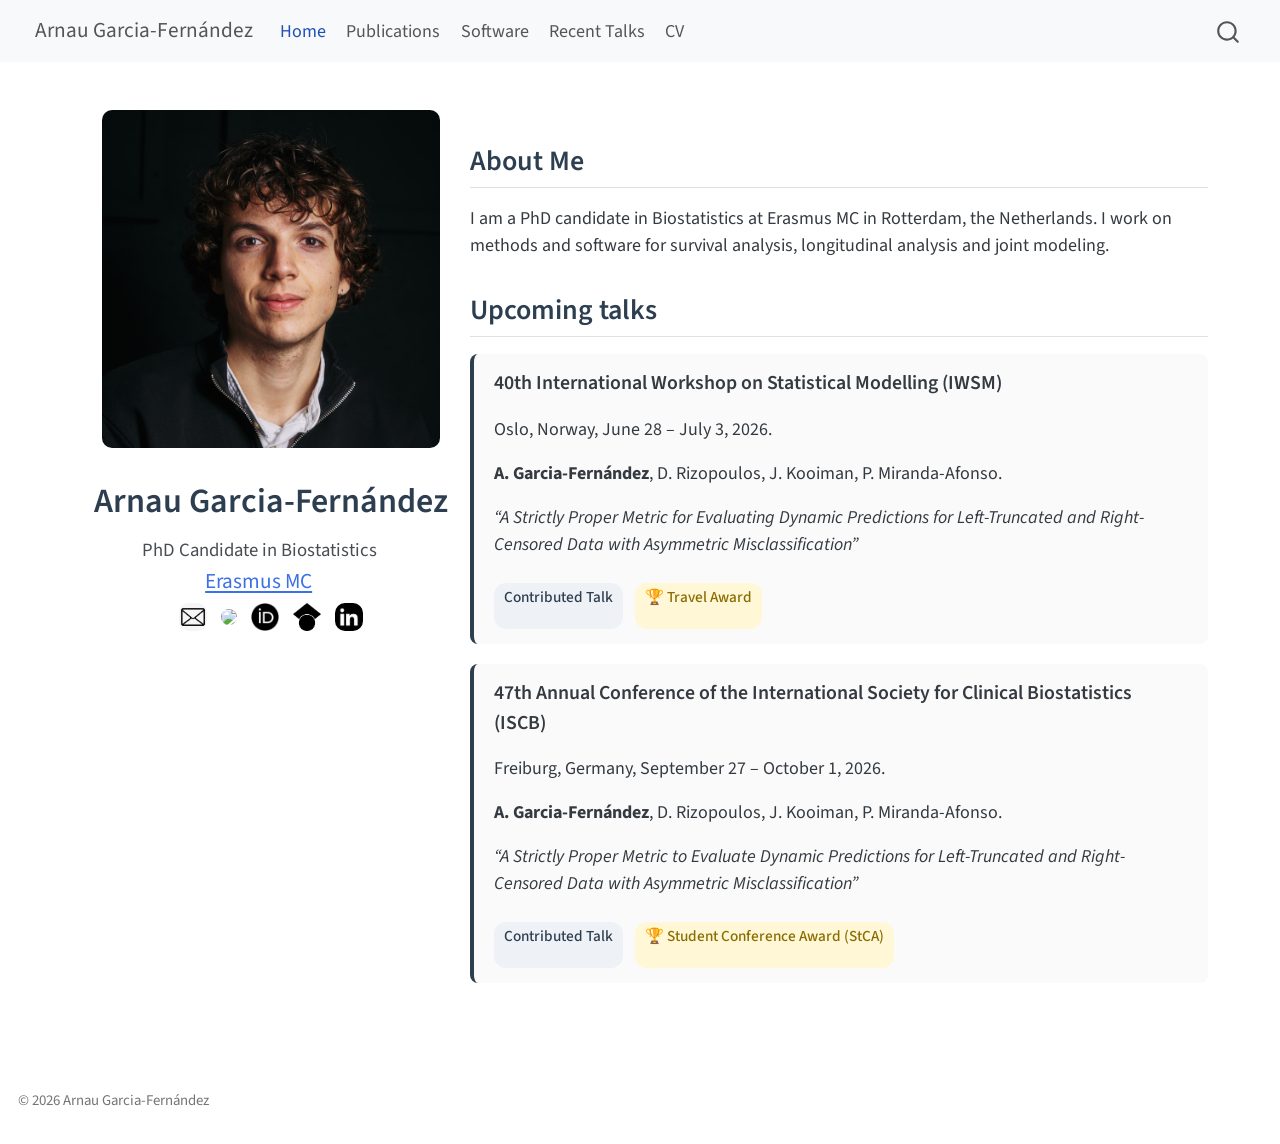
==== docs/index.html @ eb6d566c "updates" ====
<!DOCTYPE html>
<html xmlns="http://www.w3.org/1999/xhtml" lang="en" xml:lang="en"><head>

<meta charset="utf-8">
<meta name="generator" content="quarto-1.8.25">

<meta name="viewport" content="width=device-width, initial-scale=1.0, user-scalable=yes">


<title>Arnau Garcia-Fernández</title>
<style>
code{white-space: pre-wrap;}
span.smallcaps{font-variant: small-caps;}
div.columns{display: flex; gap: min(4vw, 1.5em);}
div.column{flex: auto; overflow-x: auto;}
div.hanging-indent{margin-left: 1.5em; text-indent: -1.5em;}
ul.task-list{list-style: none;}
ul.task-list li input[type="checkbox"] {
  width: 0.8em;
  margin: 0 0.8em 0.2em -1em; /* quarto-specific, see https://github.com/quarto-dev/quarto-cli/issues/4556 */ 
  vertical-align: middle;
}
</style>


<script src="site_libs/quarto-nav/quarto-nav.js"></script>
<script src="site_libs/quarto-nav/headroom.min.js"></script>
<script src="site_libs/clipboard/clipboard.min.js"></script>
<script src="site_libs/quarto-search/autocomplete.umd.js"></script>
<script src="site_libs/quarto-search/fuse.min.js"></script>
<script src="site_libs/quarto-search/quarto-search.js"></script>
<meta name="quarto:offset" content="./">
<script src="site_libs/quarto-html/quarto.js" type="module"></script>
<script src="site_libs/quarto-html/tabsets/tabsets.js" type="module"></script>
<script src="site_libs/quarto-html/axe/axe-check.js" type="module"></script>
<script src="site_libs/quarto-html/popper.min.js"></script>
<script src="site_libs/quarto-html/tippy.umd.min.js"></script>
<script src="site_libs/quarto-html/anchor.min.js"></script>
<link href="site_libs/quarto-html/tippy.css" rel="stylesheet">
<link href="site_libs/quarto-html/quarto-syntax-highlighting-7b89279ff1a6dce999919e0e67d4d9ec.css" rel="stylesheet" id="quarto-text-highlighting-styles">
<script src="site_libs/bootstrap/bootstrap.min.js"></script>
<link href="site_libs/bootstrap/bootstrap-icons.css" rel="stylesheet">
<link href="site_libs/bootstrap/bootstrap-5b4ad623e5705c0698d39aec6f10cf02.min.css" rel="stylesheet" append-hash="true" id="quarto-bootstrap" data-mode="light">
<script id="quarto-search-options" type="application/json">{
  "location": "navbar",
  "copy-button": false,
  "collapse-after": 3,
  "panel-placement": "end",
  "type": "overlay",
  "limit": 50,
  "keyboard-shortcut": [
    "f",
    "/",
    "s"
  ],
  "show-item-context": false,
  "language": {
    "search-no-results-text": "No results",
    "search-matching-documents-text": "matching documents",
    "search-copy-link-title": "Copy link to search",
    "search-hide-matches-text": "Hide additional matches",
    "search-more-match-text": "more match in this document",
    "search-more-matches-text": "more matches in this document",
    "search-clear-button-title": "Clear",
    "search-text-placeholder": "",
    "search-detached-cancel-button-title": "Cancel",
    "search-submit-button-title": "Submit",
    "search-label": "Search"
  }
}</script>


<link rel="stylesheet" href="styles.css">
</head>

<body class="nav-fixed quarto-light">

<div id="quarto-search-results"></div>
  <header id="quarto-header" class="headroom fixed-top">
    <nav class="navbar navbar-expand-lg " data-bs-theme="dark">
      <div class="navbar-container container-fluid">
      <div class="navbar-brand-container mx-auto">
    <a href="./index.html" class="navbar-brand navbar-brand-logo">
    </a>
    <a class="navbar-brand" href="./index.html">
    <span class="navbar-title">Arnau Garcia-Fernández</span>
    </a>
  </div>
            <div id="quarto-search" class="" title="Search"></div>
          <button class="navbar-toggler" type="button" data-bs-toggle="collapse" data-bs-target="#navbarCollapse" aria-controls="navbarCollapse" role="menu" aria-expanded="false" aria-label="Toggle navigation" onclick="if (window.quartoToggleHeadroom) { window.quartoToggleHeadroom(); }">
  <span class="navbar-toggler-icon"></span>
</button>
          <div class="collapse navbar-collapse" id="navbarCollapse">
            <ul class="navbar-nav navbar-nav-scroll me-auto">
  <li class="nav-item">
    <a class="nav-link active" href="./index.html" aria-current="page"> 
<span class="menu-text">Home</span></a>
  </li>  
  <li class="nav-item">
    <a class="nav-link" href="./publications.html"> 
<span class="menu-text">Publications</span></a>
  </li>  
  <li class="nav-item">
    <a class="nav-link" href="./software.html"> 
<span class="menu-text">Software</span></a>
  </li>  
  <li class="nav-item">
    <a class="nav-link" href="./talks.html"> 
<span class="menu-text">Recent Talks</span></a>
  </li>  
  <li class="nav-item">
    <a class="nav-link" href="./cv.html"> 
<span class="menu-text">CV</span></a>
  </li>  
</ul>
          </div> <!-- /navcollapse -->
            <div class="quarto-navbar-tools">
</div>
      </div> <!-- /container-fluid -->
    </nav>
</header>
<!-- content -->
<div id="quarto-content" class="quarto-container page-columns page-rows-contents page-layout-full page-navbar">
<!-- sidebar -->
<!-- margin-sidebar -->
    
<!-- main -->
<main class="content column-page" id="quarto-document-content"><header id="title-block-header" class="quarto-title-block"></header>




<div class="columns">
<div class="column" style="width:35%;">
<div class="profile-card">
<p><img src="images/profile.jpg" class="img-fluid" style="width:85.0%"></p>
<section id="arnau-garcia-fernández" class="level1">
<h1>Arnau Garcia-Fernández</h1>
<section id="phd-candidate-in-biostatistics" class="level5">
<h5 class="anchored" data-anchor-id="phd-candidate-in-biostatistics">PhD Candidate in Biostatistics</h5>
</section>
<section id="erasmus-mc" class="level4">
<h4 class="anchored" data-anchor-id="erasmus-mc"><a href="https://www.erasmusmc.nl/en/research/departments/biostatistics">Erasmus MC</a></h4>
<div class="contact-icons">
<p><a href="mailto:a.garciafernandez@erasmusmc.nl"> <img src="images/icons/mail.png" width="28px"> </a></p>
<p><a href="https://github.com/ArnauGF" target="_blank"> <img src="images/icons/github.png" width="28px"> </a></p>
<p><a href="https://orcid.org/0009-0009-7370-6980" target="_blank"> <img src="images/icons/orcid.png" width="28px"> </a></p>
<p><a href="https://scholar.google.com/citations?user=AjEvmFUAAAAJ&amp;hl=es&amp;oi=ao" target="_blank"> <img src="images/icons/scholar.png" width="28px"> </a></p>
<p><a href="https://www.linkedin.com/in/garciaarnaumaths/" target="_blank"> <img src="images/icons/linkedin.png" width="28px"> </a></p>
</div>
</section>
</section>
</div>
</div><div class="column" style="width:65%;">
<section id="about-me" class="level2">
<h2 class="anchored" data-anchor-id="about-me">About Me</h2>
<p>I am a PhD candidate in Biostatistics at Erasmus MC in Rotterdam, the Netherlands. I work on methods and software for survival analysis, longitudinal analysis and joint modeling.</p>
</section>
<section id="upcoming-talks" class="level2">
<h2 class="anchored" data-anchor-id="upcoming-talks">Upcoming talks</h2>
<div class="talk-card">
<div class="talk-conference">
<p>40th International Workshop on Statistical Modelling (IWSM)</p>
</div>
<p>Oslo, Norway, June 28 – July 3, 2026.</p>
<div class="talk-authors">
<p><strong>A. Garcia-Fernández</strong>, D. Rizopoulos, J. Kooiman, P. Miranda-Afonso.</p>
</div>
<div class="talk-title">
<p>“A Strictly Proper Metric for Evaluating Dynamic Predictions for Left-Truncated and Right- Censored Data with Asymmetric Misclassification”</p>
</div>
<div class="talk-badge talk-contributed">
<p>Contributed Talk</p>
</div>
<div class="talk-award">
<p>🏆 Travel Award</p>
</div>
</div>
<div class="talk-card">
<div class="talk-conference">
<p>47th Annual Conference of the International Society for Clinical Biostatistics (ISCB)</p>
</div>
<p>Freiburg, Germany, September 27 – October 1, 2026.</p>
<div class="talk-authors">
<p><strong>A. Garcia-Fernández</strong>, D. Rizopoulos, J. Kooiman, P. Miranda-Afonso.</p>
</div>
<div class="talk-title">
<p>“A Strictly Proper Metric to Evaluate Dynamic Predictions for Left-Truncated and Right-Censored Data with Asymmetric Misclassification”</p>
</div>
<div class="talk-badge talk-contributed">
<p>Contributed Talk</p>
</div>
<div class="talk-award">
<p>🏆 Student Conference Award (StCA)</p>
</div>
</div>
</section>
</div>
</div>



</main> <!-- /main -->
<script id="quarto-html-after-body" type="application/javascript">
  window.document.addEventListener("DOMContentLoaded", function (event) {
    const icon = "";
    const anchorJS = new window.AnchorJS();
    anchorJS.options = {
      placement: 'right',
      icon: icon
    };
    anchorJS.add('.anchored');
    const isCodeAnnotation = (el) => {
      for (const clz of el.classList) {
        if (clz.startsWith('code-annotation-')) {                     
          return true;
        }
      }
      return false;
    }
    const onCopySuccess = function(e) {
      // button target
      const button = e.trigger;
      // don't keep focus
      button.blur();
      // flash "checked"
      button.classList.add('code-copy-button-checked');
      var currentTitle = button.getAttribute("title");
      button.setAttribute("title", "Copied!");
      let tooltip;
      if (window.bootstrap) {
        button.setAttribute("data-bs-toggle", "tooltip");
        button.setAttribute("data-bs-placement", "left");
        button.setAttribute("data-bs-title", "Copied!");
        tooltip = new bootstrap.Tooltip(button, 
          { trigger: "manual", 
            customClass: "code-copy-button-tooltip",
            offset: [0, -8]});
        tooltip.show();    
      }
      setTimeout(function() {
        if (tooltip) {
          tooltip.hide();
          button.removeAttribute("data-bs-title");
          button.removeAttribute("data-bs-toggle");
          button.removeAttribute("data-bs-placement");
        }
        button.setAttribute("title", currentTitle);
        button.classList.remove('code-copy-button-checked');
      }, 1000);
      // clear code selection
      e.clearSelection();
    }
    const getTextToCopy = function(trigger) {
      const outerScaffold = trigger.parentElement.cloneNode(true);
      const codeEl = outerScaffold.querySelector('code');
      for (const childEl of codeEl.children) {
        if (isCodeAnnotation(childEl)) {
          childEl.remove();
        }
      }
      return codeEl.innerText;
    }
    const clipboard = new window.ClipboardJS('.code-copy-button:not([data-in-quarto-modal])', {
      text: getTextToCopy
    });
    clipboard.on('success', onCopySuccess);
    if (window.document.getElementById('quarto-embedded-source-code-modal')) {
      const clipboardModal = new window.ClipboardJS('.code-copy-button[data-in-quarto-modal]', {
        text: getTextToCopy,
        container: window.document.getElementById('quarto-embedded-source-code-modal')
      });
      clipboardModal.on('success', onCopySuccess);
    }
      var localhostRegex = new RegExp(/^(?:http|https):\/\/localhost\:?[0-9]*\//);
      var mailtoRegex = new RegExp(/^mailto:/);
        var filterRegex = new RegExp('/' + window.location.host + '/');
      var isInternal = (href) => {
          return filterRegex.test(href) || localhostRegex.test(href) || mailtoRegex.test(href);
      }
      // Inspect non-navigation links and adorn them if external
     var links = window.document.querySelectorAll('a[href]:not(.nav-link):not(.navbar-brand):not(.toc-action):not(.sidebar-link):not(.sidebar-item-toggle):not(.pagination-link):not(.no-external):not([aria-hidden]):not(.dropdown-item):not(.quarto-navigation-tool):not(.about-link)');
      for (var i=0; i<links.length; i++) {
        const link = links[i];
        if (!isInternal(link.href)) {
          // undo the damage that might have been done by quarto-nav.js in the case of
          // links that we want to consider external
          if (link.dataset.originalHref !== undefined) {
            link.href = link.dataset.originalHref;
          }
        }
      }
    function tippyHover(el, contentFn, onTriggerFn, onUntriggerFn) {
      const config = {
        allowHTML: true,
        maxWidth: 500,
        delay: 100,
        arrow: false,
        appendTo: function(el) {
            return el.parentElement;
        },
        interactive: true,
        interactiveBorder: 10,
        theme: 'quarto',
        placement: 'bottom-start',
      };
      if (contentFn) {
        config.content = contentFn;
      }
      if (onTriggerFn) {
        config.onTrigger = onTriggerFn;
      }
      if (onUntriggerFn) {
        config.onUntrigger = onUntriggerFn;
      }
      window.tippy(el, config); 
    }
    const noterefs = window.document.querySelectorAll('a[role="doc-noteref"]');
    for (var i=0; i<noterefs.length; i++) {
      const ref = noterefs[i];
      tippyHover(ref, function() {
        // use id or data attribute instead here
        let href = ref.getAttribute('data-footnote-href') || ref.getAttribute('href');
        try { href = new URL(href).hash; } catch {}
        const id = href.replace(/^#\/?/, "");
        const note = window.document.getElementById(id);
        if (note) {
          return note.innerHTML;
        } else {
          return "";
        }
      });
    }
    const xrefs = window.document.querySelectorAll('a.quarto-xref');
    const processXRef = (id, note) => {
      // Strip column container classes
      const stripColumnClz = (el) => {
        el.classList.remove("page-full", "page-columns");
        if (el.children) {
          for (const child of el.children) {
            stripColumnClz(child);
          }
        }
      }
      stripColumnClz(note)
      if (id === null || id.startsWith('sec-')) {
        // Special case sections, only their first couple elements
        const container = document.createElement("div");
        if (note.children && note.children.length > 2) {
          container.appendChild(note.children[0].cloneNode(true));
          for (let i = 1; i < note.children.length; i++) {
            const child = note.children[i];
            if (child.tagName === "P" && child.innerText === "") {
              continue;
            } else {
              container.appendChild(child.cloneNode(true));
              break;
            }
          }
          if (window.Quarto?.typesetMath) {
            window.Quarto.typesetMath(container);
          }
          return container.innerHTML
        } else {
          if (window.Quarto?.typesetMath) {
            window.Quarto.typesetMath(note);
          }
          return note.innerHTML;
        }
      } else {
        // Remove any anchor links if they are present
        const anchorLink = note.querySelector('a.anchorjs-link');
        if (anchorLink) {
          anchorLink.remove();
        }
        if (window.Quarto?.typesetMath) {
          window.Quarto.typesetMath(note);
        }
        if (note.classList.contains("callout")) {
          return note.outerHTML;
        } else {
          return note.innerHTML;
        }
      }
    }
    for (var i=0; i<xrefs.length; i++) {
      const xref = xrefs[i];
      tippyHover(xref, undefined, function(instance) {
        instance.disable();
        let url = xref.getAttribute('href');
        let hash = undefined; 
        if (url.startsWith('#')) {
          hash = url;
        } else {
          try { hash = new URL(url).hash; } catch {}
        }
        if (hash) {
          const id = hash.replace(/^#\/?/, "");
          const note = window.document.getElementById(id);
          if (note !== null) {
            try {
              const html = processXRef(id, note.cloneNode(true));
              instance.setContent(html);
            } finally {
              instance.enable();
              instance.show();
            }
          } else {
            // See if we can fetch this
            fetch(url.split('#')[0])
            .then(res => res.text())
            .then(html => {
              const parser = new DOMParser();
              const htmlDoc = parser.parseFromString(html, "text/html");
              const note = htmlDoc.getElementById(id);
              if (note !== null) {
                const html = processXRef(id, note);
                instance.setContent(html);
              } 
            }).finally(() => {
              instance.enable();
              instance.show();
            });
          }
        } else {
          // See if we can fetch a full url (with no hash to target)
          // This is a special case and we should probably do some content thinning / targeting
          fetch(url)
          .then(res => res.text())
          .then(html => {
            const parser = new DOMParser();
            const htmlDoc = parser.parseFromString(html, "text/html");
            const note = htmlDoc.querySelector('main.content');
            if (note !== null) {
              // This should only happen for chapter cross references
              // (since there is no id in the URL)
              // remove the first header
              if (note.children.length > 0 && note.children[0].tagName === "HEADER") {
                note.children[0].remove();
              }
              const html = processXRef(null, note);
              instance.setContent(html);
            } 
          }).finally(() => {
            instance.enable();
            instance.show();
          });
        }
      }, function(instance) {
      });
    }
        let selectedAnnoteEl;
        const selectorForAnnotation = ( cell, annotation) => {
          let cellAttr = 'data-code-cell="' + cell + '"';
          let lineAttr = 'data-code-annotation="' +  annotation + '"';
          const selector = 'span[' + cellAttr + '][' + lineAttr + ']';
          return selector;
        }
        const selectCodeLines = (annoteEl) => {
          const doc = window.document;
          const targetCell = annoteEl.getAttribute("data-target-cell");
          const targetAnnotation = annoteEl.getAttribute("data-target-annotation");
          const annoteSpan = window.document.querySelector(selectorForAnnotation(targetCell, targetAnnotation));
          const lines = annoteSpan.getAttribute("data-code-lines").split(",");
          const lineIds = lines.map((line) => {
            return targetCell + "-" + line;
          })
          let top = null;
          let height = null;
          let parent = null;
          if (lineIds.length > 0) {
              //compute the position of the single el (top and bottom and make a div)
              const el = window.document.getElementById(lineIds[0]);
              top = el.offsetTop;
              height = el.offsetHeight;
              parent = el.parentElement.parentElement;
            if (lineIds.length > 1) {
              const lastEl = window.document.getElementById(lineIds[lineIds.length - 1]);
              const bottom = lastEl.offsetTop + lastEl.offsetHeight;
              height = bottom - top;
            }
            if (top !== null && height !== null && parent !== null) {
              // cook up a div (if necessary) and position it 
              let div = window.document.getElementById("code-annotation-line-highlight");
              if (div === null) {
                div = window.document.createElement("div");
                div.setAttribute("id", "code-annotation-line-highlight");
                div.style.position = 'absolute';
                parent.appendChild(div);
              }
              div.style.top = top - 2 + "px";
              div.style.height = height + 4 + "px";
              div.style.left = 0;
              let gutterDiv = window.document.getElementById("code-annotation-line-highlight-gutter");
              if (gutterDiv === null) {
                gutterDiv = window.document.createElement("div");
                gutterDiv.setAttribute("id", "code-annotation-line-highlight-gutter");
                gutterDiv.style.position = 'absolute';
                const codeCell = window.document.getElementById(targetCell);
                const gutter = codeCell.querySelector('.code-annotation-gutter');
                gutter.appendChild(gutterDiv);
              }
              gutterDiv.style.top = top - 2 + "px";
              gutterDiv.style.height = height + 4 + "px";
            }
            selectedAnnoteEl = annoteEl;
          }
        };
        const unselectCodeLines = () => {
          const elementsIds = ["code-annotation-line-highlight", "code-annotation-line-highlight-gutter"];
          elementsIds.forEach((elId) => {
            const div = window.document.getElementById(elId);
            if (div) {
              div.remove();
            }
          });
          selectedAnnoteEl = undefined;
        };
          // Handle positioning of the toggle
      window.addEventListener(
        "resize",
        throttle(() => {
          elRect = undefined;
          if (selectedAnnoteEl) {
            selectCodeLines(selectedAnnoteEl);
          }
        }, 10)
      );
      function throttle(fn, ms) {
      let throttle = false;
      let timer;
        return (...args) => {
          if(!throttle) { // first call gets through
              fn.apply(this, args);
              throttle = true;
          } else { // all the others get throttled
              if(timer) clearTimeout(timer); // cancel #2
              timer = setTimeout(() => {
                fn.apply(this, args);
                timer = throttle = false;
              }, ms);
          }
        };
      }
        // Attach click handler to the DT
        const annoteDls = window.document.querySelectorAll('dt[data-target-cell]');
        for (const annoteDlNode of annoteDls) {
          annoteDlNode.addEventListener('click', (event) => {
            const clickedEl = event.target;
            if (clickedEl !== selectedAnnoteEl) {
              unselectCodeLines();
              const activeEl = window.document.querySelector('dt[data-target-cell].code-annotation-active');
              if (activeEl) {
                activeEl.classList.remove('code-annotation-active');
              }
              selectCodeLines(clickedEl);
              clickedEl.classList.add('code-annotation-active');
            } else {
              // Unselect the line
              unselectCodeLines();
              clickedEl.classList.remove('code-annotation-active');
            }
          });
        }
    const findCites = (el) => {
      const parentEl = el.parentElement;
      if (parentEl) {
        const cites = parentEl.dataset.cites;
        if (cites) {
          return {
            el,
            cites: cites.split(' ')
          };
        } else {
          return findCites(el.parentElement)
        }
      } else {
        return undefined;
      }
    };
    var bibliorefs = window.document.querySelectorAll('a[role="doc-biblioref"]');
    for (var i=0; i<bibliorefs.length; i++) {
      const ref = bibliorefs[i];
      const citeInfo = findCites(ref);
      if (citeInfo) {
        tippyHover(citeInfo.el, function() {
          var popup = window.document.createElement('div');
          citeInfo.cites.forEach(function(cite) {
            var citeDiv = window.document.createElement('div');
            citeDiv.classList.add('hanging-indent');
            citeDiv.classList.add('csl-entry');
            var biblioDiv = window.document.getElementById('ref-' + cite);
            if (biblioDiv) {
              citeDiv.innerHTML = biblioDiv.innerHTML;
            }
            popup.appendChild(citeDiv);
          });
          return popup.innerHTML;
        });
      }
    }
  });
  </script>
</div> <!-- /content -->
<footer class="footer">
  <div class="nav-footer">
    <div class="nav-footer-left">
<p>© 2026 Arnau Garcia-Fernández</p>
</div>   
    <div class="nav-footer-center">
      &nbsp;
    </div>
    <div class="nav-footer-right">
      &nbsp;
    </div>
  </div>
</footer>




</body></html>
---- docs/site_libs/quarto-html/tippy.css ----
.tippy-box[data-animation=fade][data-state=hidden]{opacity:0}[data-tippy-root]{max-width:calc(100vw - 10px)}.tippy-box{position:relative;background-color:#333;color:#fff;border-radius:4px;font-size:14px;line-height:1.4;white-space:normal;outline:0;transition-property:transform,visibility,opacity}.tippy-box[data-placement^=top]>.tippy-arrow{bottom:0}.tippy-box[data-placement^=top]>.tippy-arrow:before{bottom:-7px;left:0;border-width:8px 8px 0;border-top-color:initial;transform-origin:center top}.tippy-box[data-placement^=bottom]>.tippy-arrow{top:0}.tippy-box[data-placement^=bottom]>.tippy-arrow:before{top:-7px;left:0;border-width:0 8px 8px;border-bottom-color:initial;transform-origin:center bottom}.tippy-box[data-placement^=left]>.tippy-arrow{right:0}.tippy-box[data-placement^=left]>.tippy-arrow:before{border-width:8px 0 8px 8px;border-left-color:initial;right:-7px;transform-origin:center left}.tippy-box[data-placement^=right]>.tippy-arrow{left:0}.tippy-box[data-placement^=right]>.tippy-arrow:before{left:-7px;border-width:8px 8px 8px 0;border-right-color:initial;transform-origin:center right}.tippy-box[data-inertia][data-state=visible]{transition-timing-function:cubic-bezier(.54,1.5,.38,1.11)}.tippy-arrow{width:16px;height:16px;color:#333}.tippy-arrow:before{content:"";position:absolute;border-color:transparent;border-style:solid}.tippy-content{position:relative;padding:5px 9px;z-index:1}
---- docs/site_libs/quarto-html/quarto-syntax-highlighting-7b89279ff1a6dce999919e0e67d4d9ec.css ----
/* quarto syntax highlight colors */
:root {
  --quarto-hl-ot-color: #003B4F;
  --quarto-hl-at-color: #657422;
  --quarto-hl-ss-color: #20794D;
  --quarto-hl-an-color: #5E5E5E;
  --quarto-hl-fu-color: #4758AB;
  --quarto-hl-st-color: #20794D;
  --quarto-hl-cf-color: #003B4F;
  --quarto-hl-op-color: #5E5E5E;
  --quarto-hl-er-color: #AD0000;
  --quarto-hl-bn-color: #AD0000;
  --quarto-hl-al-color: #AD0000;
  --quarto-hl-va-color: #111111;
  --quarto-hl-bu-color: inherit;
  --quarto-hl-ex-color: inherit;
  --quarto-hl-pp-color: #AD0000;
  --quarto-hl-in-color: #5E5E5E;
  --quarto-hl-vs-color: #20794D;
  --quarto-hl-wa-color: #5E5E5E;
  --quarto-hl-do-color: #5E5E5E;
  --quarto-hl-im-color: #00769E;
  --quarto-hl-ch-color: #20794D;
  --quarto-hl-dt-color: #AD0000;
  --quarto-hl-fl-color: #AD0000;
  --quarto-hl-co-color: #5E5E5E;
  --quarto-hl-cv-color: #5E5E5E;
  --quarto-hl-cn-color: #8f5902;
  --quarto-hl-sc-color: #5E5E5E;
  --quarto-hl-dv-color: #AD0000;
  --quarto-hl-kw-color: #003B4F;
}

/* other quarto variables */
:root {
  --quarto-font-monospace: SFMono-Regular, Menlo, Monaco, Consolas, "Liberation Mono", "Courier New", monospace;
}

/* syntax highlight based on Pandoc's rules */
pre > code.sourceCode > span {
  color: #003B4F;
}

code.sourceCode > span {
  color: #003B4F;
}

div.sourceCode,
div.sourceCode pre.sourceCode {
  color: #003B4F;
}

/* Normal */
code span {
  color: #003B4F;
}

/* Alert */
code span.al {
  color: #AD0000;
  font-style: inherit;
}

/* Annotation */
code span.an {
  color: #5E5E5E;
  font-style: inherit;
}

/* Attribute */
code span.at {
  color: #657422;
  font-style: inherit;
}

/* BaseN */
code span.bn {
  color: #AD0000;
  font-style: inherit;
}

/* BuiltIn */
code span.bu {
  font-style: inherit;
}

/* ControlFlow */
code span.cf {
  color: #003B4F;
  font-weight: bold;
  font-style: inherit;
}

/* Char */
code span.ch {
  color: #20794D;
  font-style: inherit;
}

/* Constant */
code span.cn {
  color: #8f5902;
  font-style: inherit;
}

/* Comment */
code span.co {
  color: #5E5E5E;
  font-style: inherit;
}

/* CommentVar */
code span.cv {
  color: #5E5E5E;
  font-style: italic;
}

/* Documentation */
code span.do {
  color: #5E5E5E;
  font-style: italic;
}

/* DataType */
code span.dt {
  color: #AD0000;
  font-style: inherit;
}

/* DecVal */
code span.dv {
  color: #AD0000;
  font-style: inherit;
}

/* Error */
code span.er {
  color: #AD0000;
  font-style: inherit;
}

/* Extension */
code span.ex {
  font-style: inherit;
}

/* Float */
code span.fl {
  color: #AD0000;
  font-style: inherit;
}

/* Function */
code span.fu {
  color: #4758AB;
  font-style: inherit;
}

/* Import */
code span.im {
  color: #00769E;
  font-style: inherit;
}

/* Information */
code span.in {
  color: #5E5E5E;
  font-style: inherit;
}

/* Keyword */
code span.kw {
  color: #003B4F;
  font-weight: bold;
  font-style: inherit;
}

/* Operator */
code span.op {
  color: #5E5E5E;
  font-style: inherit;
}

/* Other */
code span.ot {
  color: #003B4F;
  font-style: inherit;
}

/* Preprocessor */
code span.pp {
  color: #AD0000;
  font-style: inherit;
}

/* SpecialChar */
code span.sc {
  color: #5E5E5E;
  font-style: inherit;
}

/* SpecialString */
code span.ss {
  color: #20794D;
  font-style: inherit;
}

/* String */
code span.st {
  color: #20794D;
  font-style: inherit;
}

/* Variable */
code span.va {
  color: #111111;
  font-style: inherit;
}

/* VerbatimString */
code span.vs {
  color: #20794D;
  font-style: inherit;
}

/* Warning */
code span.wa {
  color: #5E5E5E;
  font-style: italic;
}

.prevent-inlining {
  content: "</";
}

/*# sourceMappingURL=3944bc705cfaf4c80e56f77c5205168a.css.map */
---- docs/styles.css ----
body {
  font-size: 18px;
}

h1, h2, h3 {
  color: #2c3e50;
}

.navbar {
  font-size: 18px;
}

img {
  border-radius: 10px;
}

.contact-icons {
  display: flex;
  justify-content: center;
  gap: 14px;
  margin-top: 8px;
}

.contact-icons a img {
  transition: transform 0.15s ease;
}

.contact-icons a img:hover {
  transform: scale(1.15);
}

.profile-card {
  text-align: center;
}

.profile-card h4,
.profile-card h5 {
  margin-top: 6px;
  margin-bottom: 6px;
}


.talk-card {
  border-left: 4px solid #2c3e50;
  padding: 15px 20px;
  margin-bottom: 20px;
  background-color: #fafafa;
  border-radius: 8px;
}

.talk-conference {
  font-weight: 600;
  font-size: 1.1em;
}

.talk-date {
  color: #666;
  margin-bottom: 8px;
}

.talk-title {
  font-style: italic;
  margin-top: 8px;
  margin-bottom: 8px;
}

.talk-authors {
  margin-top: 8px;
}

/* Talk type badges */

.talk-badge {
  display: inline-block;
  padding: 3px 10px;
  margin-top: 8px;
  margin-right: 8px;
  border-radius: 12px;
  font-size: 0.85em;
  font-weight: 500;
}

.talk-contributed {
  background-color: #eef2f7;
  color: #2c3e50;
}

.talk-invited {
  background-color: #dbeafe;
  color: #1d4ed8;
}

/* Awards */

.talk-award {
  display: inline-block;
  padding: 3px 10px;
  margin-top: 8px;
  border-radius: 12px;
  font-size: 0.85em;
  font-weight: 500;
  background-color: #fff7d6;
  color: #8a6d00;
}
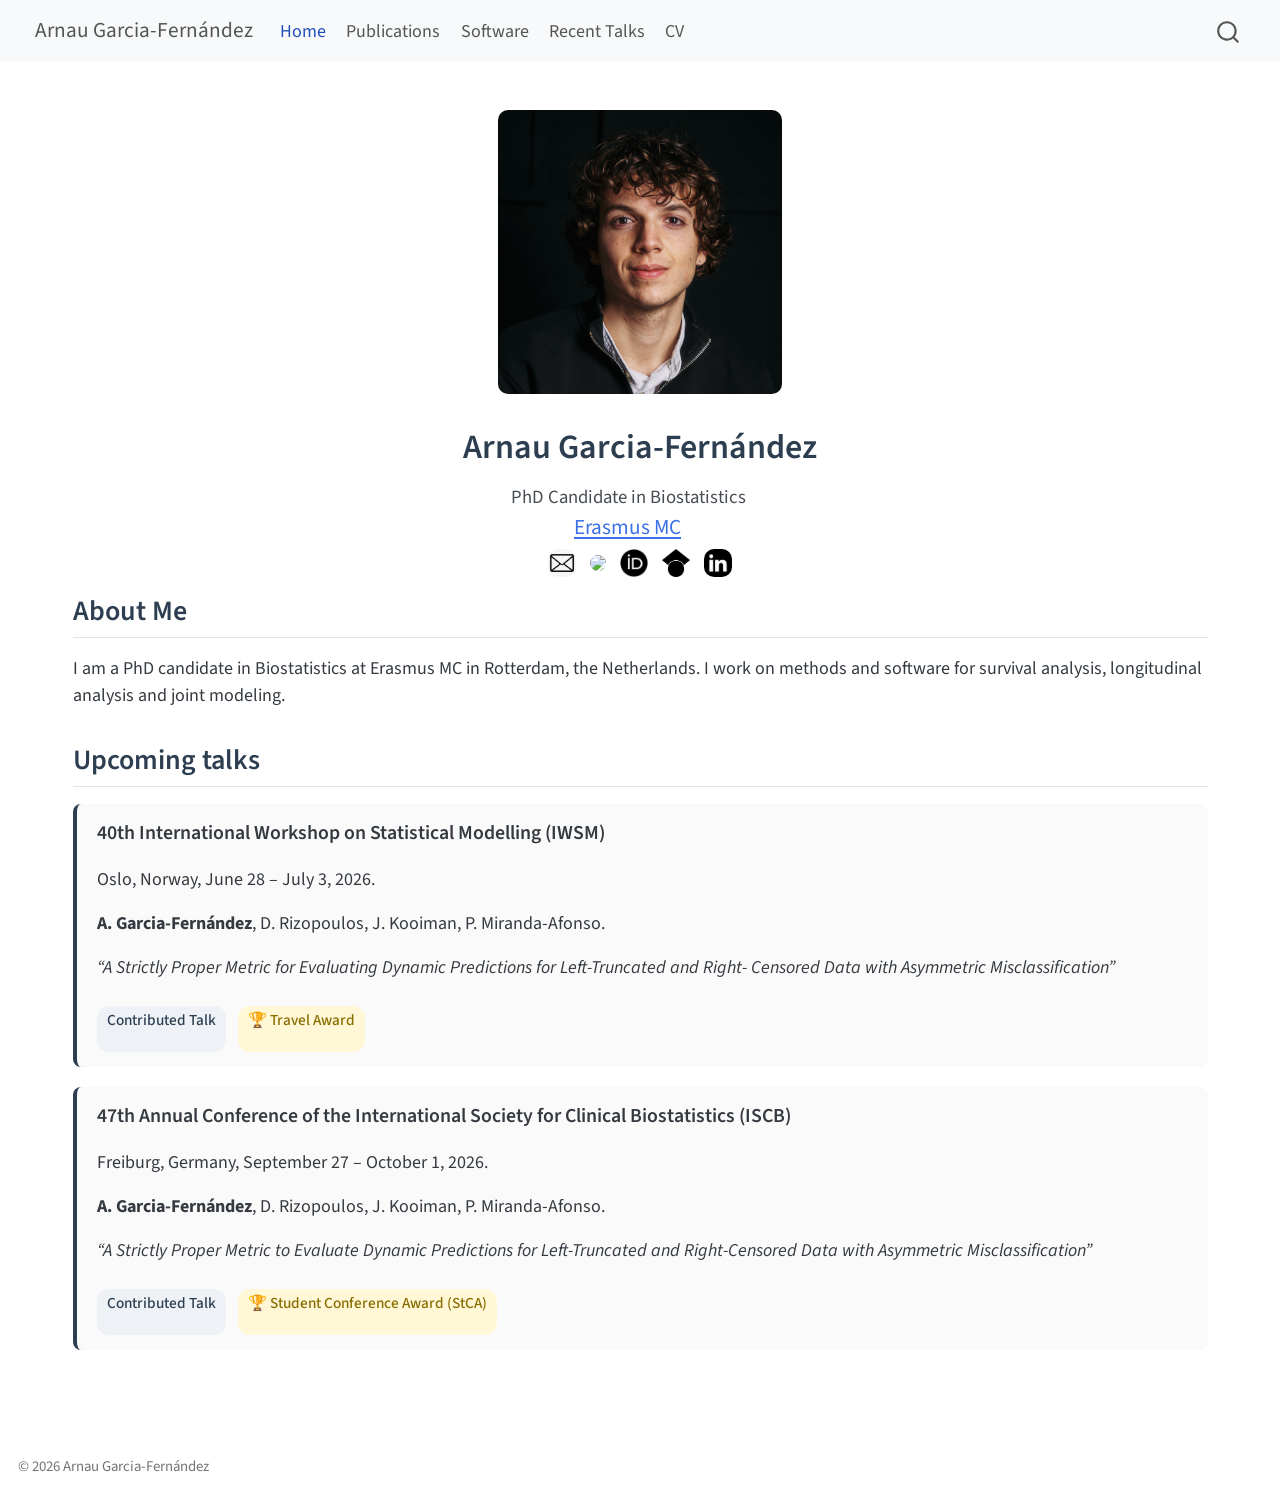
==== commit 1d049822: "updates" ====
--- a/docs/index.html
+++ b/docs/index.html
@@ -130,10 +130,8 @@
 
 
 
-<div class="columns">
-<div class="column" style="width:35%;">
 <div class="profile-card">
-<p><img src="images/profile.jpg" class="img-fluid" style="width:85.0%"></p>
+<p><img src="images/profile.jpg" class="img-fluid" style="width:25.0%"></p>
 <section id="arnau-garcia-fernández" class="level1">
 <h1>Arnau Garcia-Fernández</h1>
 <section id="phd-candidate-in-biostatistics" class="level5">
@@ -151,7 +149,6 @@
 </section>
 </section>
 </div>
-</div><div class="column" style="width:65%;">
 <section id="about-me" class="level2">
 <h2 class="anchored" data-anchor-id="about-me">About Me</h2>
 <p>I am a PhD candidate in Biostatistics at Erasmus MC in Rotterdam, the Netherlands. I work on methods and software for survival analysis, longitudinal analysis and joint modeling.</p>
@@ -194,11 +191,9 @@
 <p>🏆 Student Conference Award (StCA)</p>
 </div>
 </div>
+
+
 </section>
-</div>
-</div>
-
-
 
 </main> <!-- /main -->
 <script id="quarto-html-after-body" type="application/javascript">
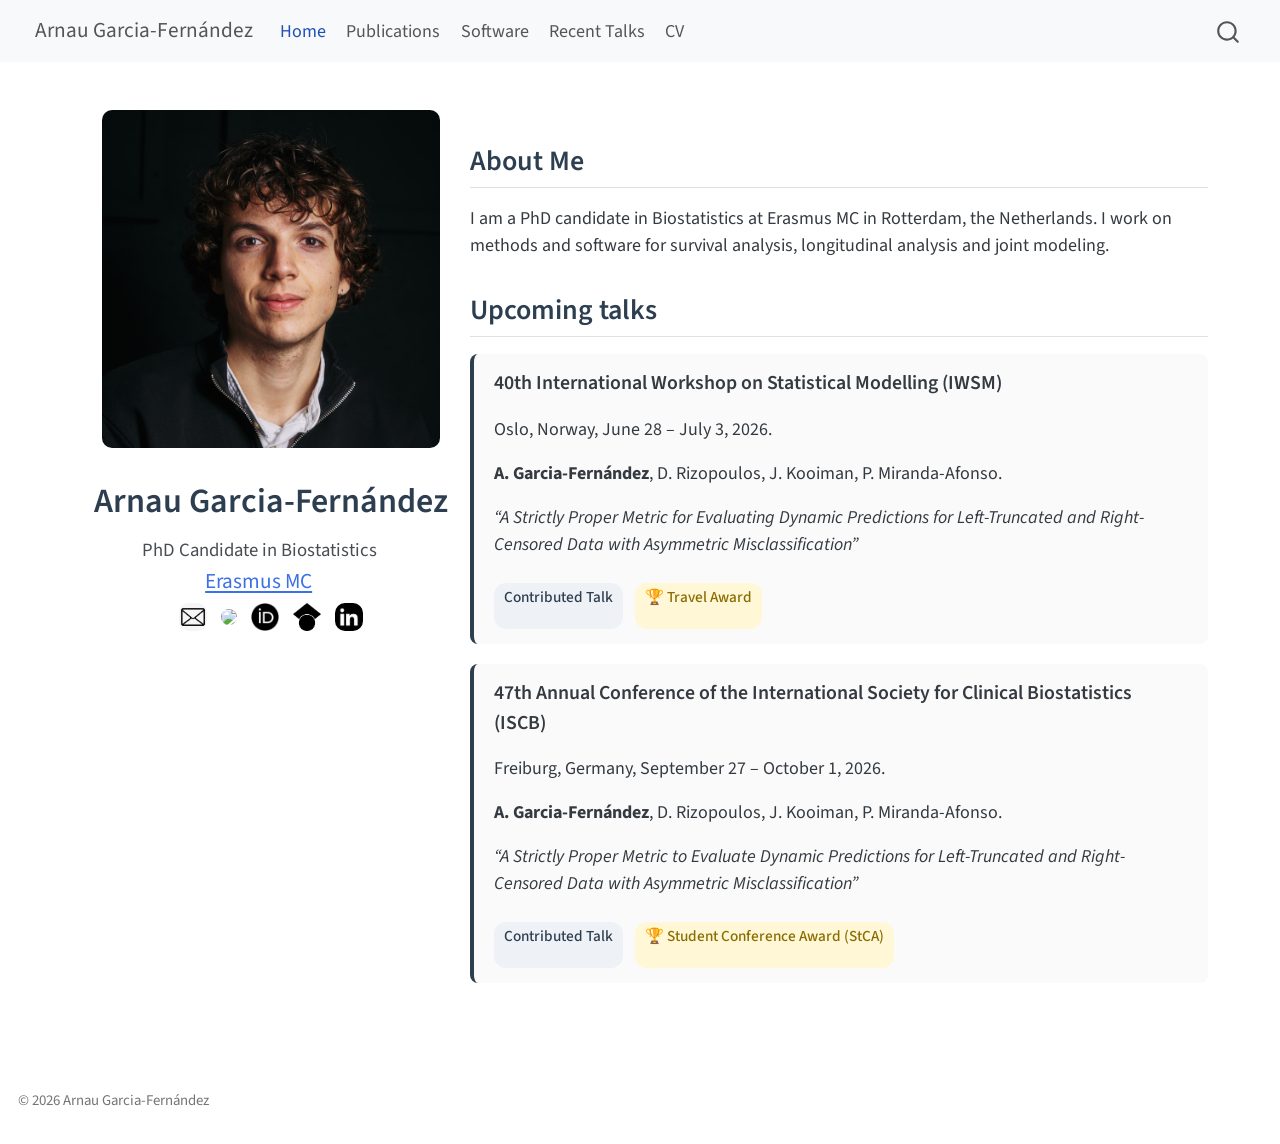
==== commit 1119533b: "updates phone version" ====
--- a/docs/index.html
+++ b/docs/index.html
@@ -130,8 +130,10 @@
 
 
 
+<div class="columns profile-layout">
+<div class="column" style="width:35%;">
 <div class="profile-card">
-<p><img src="images/profile.jpg" class="img-fluid" style="width:25.0%"></p>
+<p><img src="images/profile.jpg" class="img-fluid" style="width:85.0%"></p>
 <section id="arnau-garcia-fernández" class="level1">
 <h1>Arnau Garcia-Fernández</h1>
 <section id="phd-candidate-in-biostatistics" class="level5">
@@ -149,6 +151,7 @@
 </section>
 </section>
 </div>
+</div><div class="column" style="width:65%;">
 <section id="about-me" class="level2">
 <h2 class="anchored" data-anchor-id="about-me">About Me</h2>
 <p>I am a PhD candidate in Biostatistics at Erasmus MC in Rotterdam, the Netherlands. I work on methods and software for survival analysis, longitudinal analysis and joint modeling.</p>
@@ -191,9 +194,11 @@
 <p>🏆 Student Conference Award (StCA)</p>
 </div>
 </div>
-
-
 </section>
+</div>
+</div>
+
+
 
 </main> <!-- /main -->
 <script id="quarto-html-after-body" type="application/javascript">
--- a/docs/styles.css
+++ b/docs/styles.css
@@ -101,4 +101,41 @@
   font-weight: 500;
   background-color: #fff7d6;
   color: #8a6d00;
+}
+
+/* ---------- Desktop default (keep 2 columns) ---------- */
+.profile-layout {
+  align-items: flex-start;
+}
+
+/* ---------- Mobile view ---------- */
+@media screen and (max-width: 768px) {
+
+  .profile-layout {
+    display: flex !important;
+    flex-direction: column !important;
+  }
+
+  .profile-layout .column {
+    width: 100% !important;
+    max-width: 100% !important;
+  }
+
+  /* Make profile image smaller on mobile */
+  .profile-layout img {
+    width: 60% !important;
+    margin: 0 auto;
+    display: block;
+  }
+
+  /* Center text nicely on mobile */
+  .profile-card {
+    text-align: center;
+  }
+}
+
+@media screen and (max-width: 768px) {
+  .profile-layout .column {
+    padding-bottom: 15px;
+  }
 }
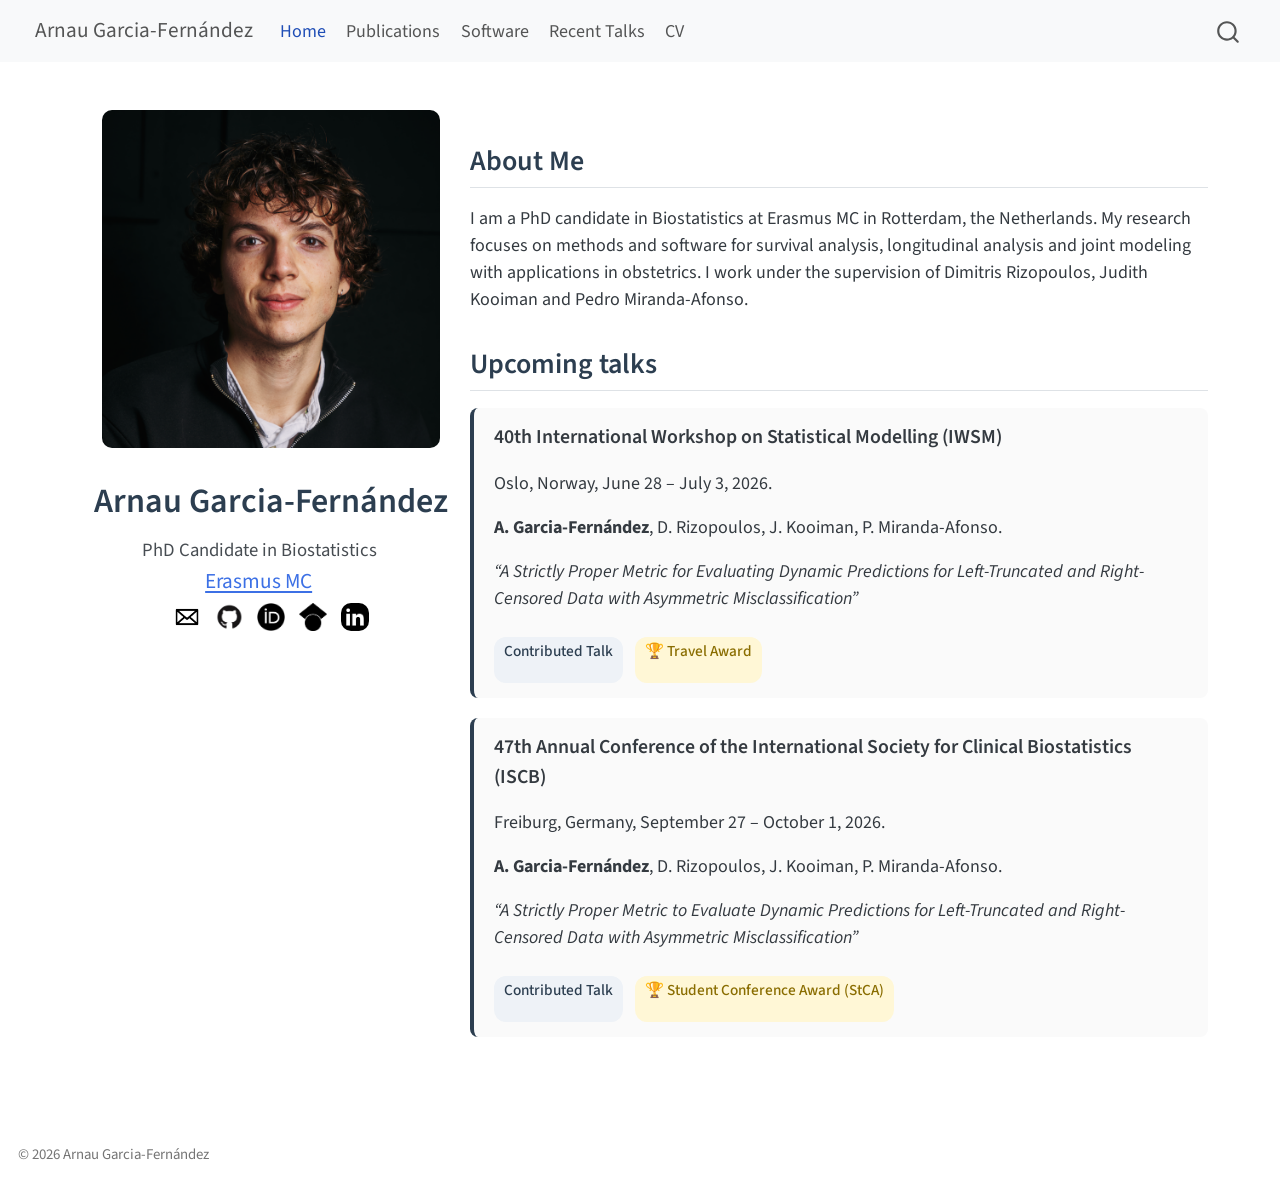
==== commit 5b09dfa7: "updates" ====
--- a/docs/index.html
+++ b/docs/index.html
@@ -154,7 +154,7 @@
 </div><div class="column" style="width:65%;">
 <section id="about-me" class="level2">
 <h2 class="anchored" data-anchor-id="about-me">About Me</h2>
-<p>I am a PhD candidate in Biostatistics at Erasmus MC in Rotterdam, the Netherlands. I work on methods and software for survival analysis, longitudinal analysis and joint modeling.</p>
+<p>I am a PhD candidate in Biostatistics at Erasmus MC in Rotterdam, the Netherlands. My research focuses on methods and software for survival analysis, longitudinal analysis and joint modeling with applications in obstetrics. I work under the supervision of Dimitris Rizopoulos, Judith Kooiman and Pedro Miranda-Afonso.</p>
 </section>
 <section id="upcoming-talks" class="level2">
 <h2 class="anchored" data-anchor-id="upcoming-talks">Upcoming talks</h2>
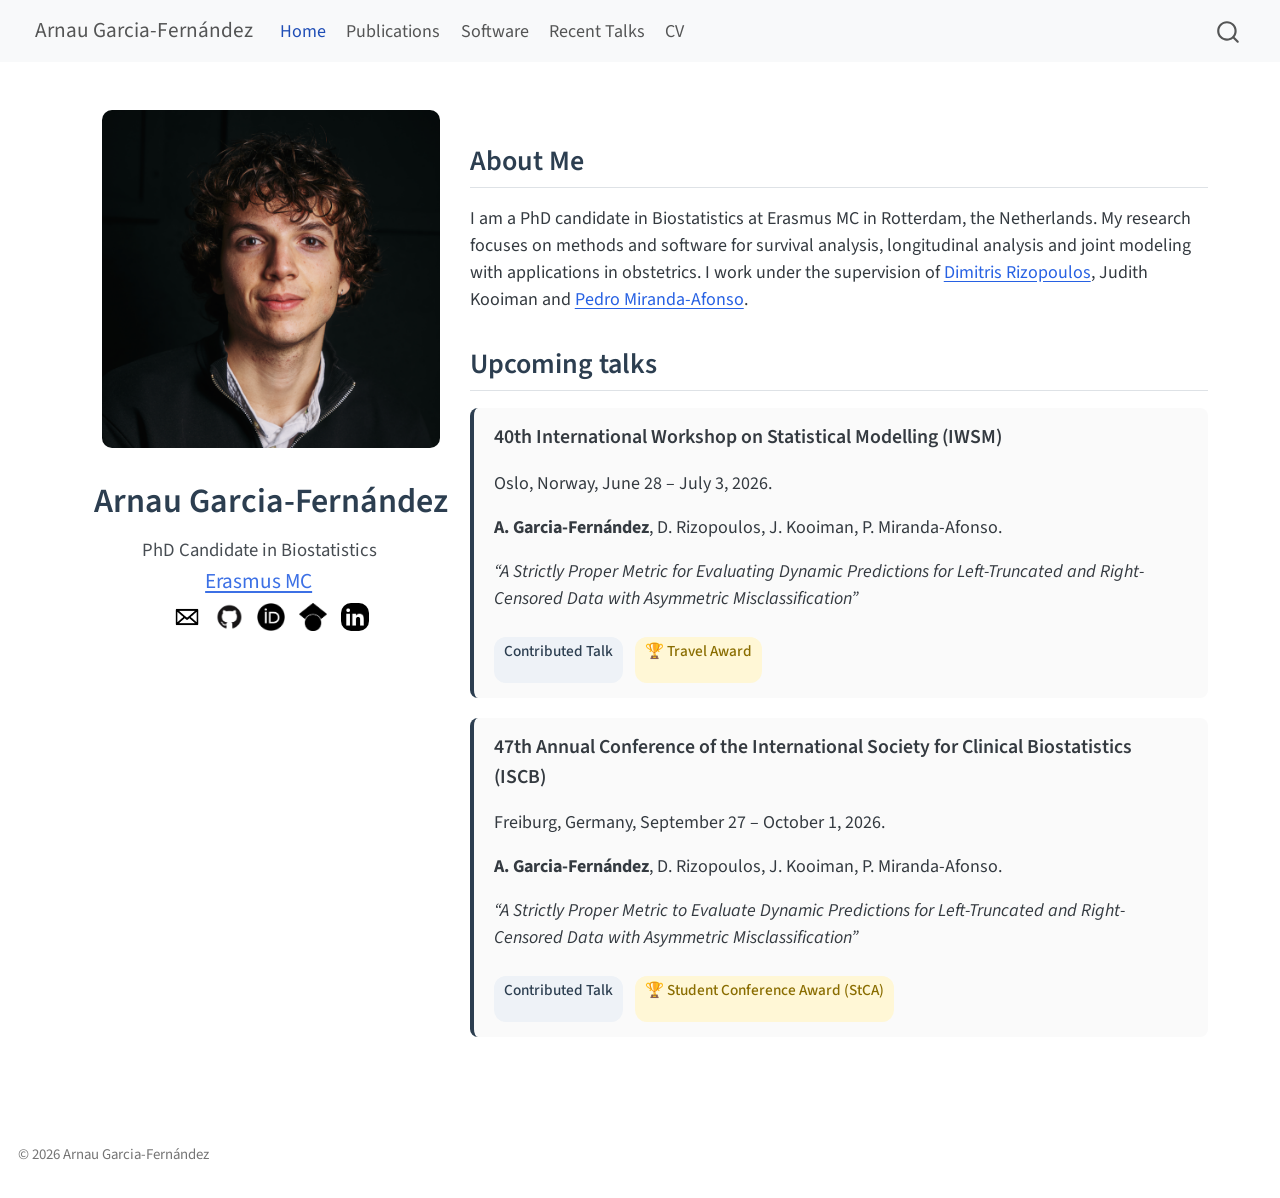
==== commit 224c84ec: "updates" ====
--- a/docs/index.html
+++ b/docs/index.html
@@ -154,7 +154,7 @@
 </div><div class="column" style="width:65%;">
 <section id="about-me" class="level2">
 <h2 class="anchored" data-anchor-id="about-me">About Me</h2>
-<p>I am a PhD candidate in Biostatistics at Erasmus MC in Rotterdam, the Netherlands. My research focuses on methods and software for survival analysis, longitudinal analysis and joint modeling with applications in obstetrics. I work under the supervision of Dimitris Rizopoulos, Judith Kooiman and Pedro Miranda-Afonso.</p>
+<p>I am a PhD candidate in Biostatistics at Erasmus MC in Rotterdam, the Netherlands. My research focuses on methods and software for survival analysis, longitudinal analysis and joint modeling with applications in obstetrics. I work under the supervision of <a href="https://www.drizopoulos.com/">Dimitris Rizopoulos</a>, Judith Kooiman and <a href="https://www.pafonso.com/">Pedro Miranda-Afonso</a>.</p>
 </section>
 <section id="upcoming-talks" class="level2">
 <h2 class="anchored" data-anchor-id="upcoming-talks">Upcoming talks</h2>
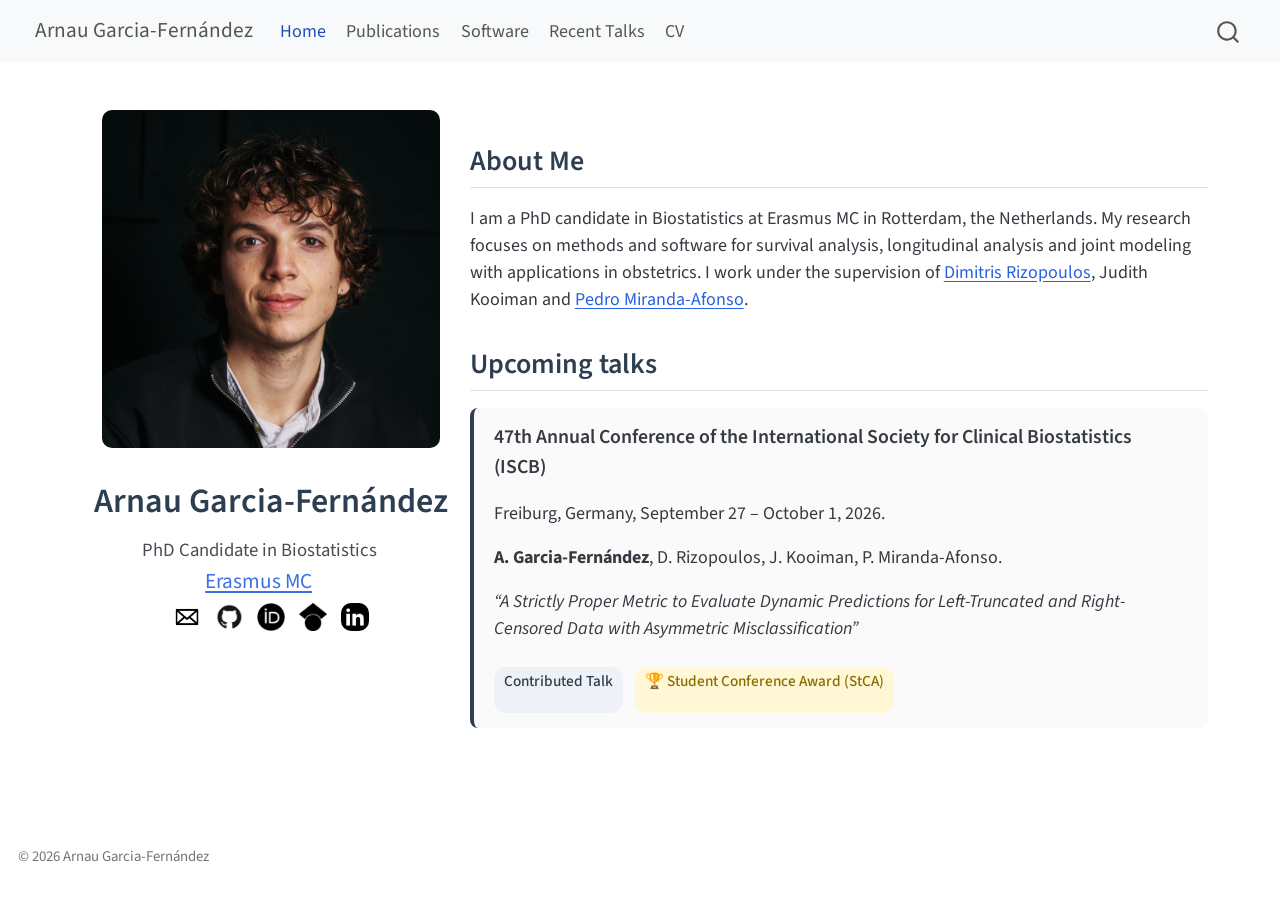
==== commit 660c291c: "updates" ====
--- a/docs/index.html
+++ b/docs/index.html
@@ -158,24 +158,6 @@
 </section>
 <section id="upcoming-talks" class="level2">
 <h2 class="anchored" data-anchor-id="upcoming-talks">Upcoming talks</h2>
-<div class="talk-card">
-<div class="talk-conference">
-<p>40th International Workshop on Statistical Modelling (IWSM)</p>
-</div>
-<p>Oslo, Norway, June 28 – July 3, 2026.</p>
-<div class="talk-authors">
-<p><strong>A. Garcia-Fernández</strong>, D. Rizopoulos, J. Kooiman, P. Miranda-Afonso.</p>
-</div>
-<div class="talk-title">
-<p>“A Strictly Proper Metric for Evaluating Dynamic Predictions for Left-Truncated and Right- Censored Data with Asymmetric Misclassification”</p>
-</div>
-<div class="talk-badge talk-contributed">
-<p>Contributed Talk</p>
-</div>
-<div class="talk-award">
-<p>🏆 Travel Award</p>
-</div>
-</div>
 <div class="talk-card">
 <div class="talk-conference">
 <p>47th Annual Conference of the International Society for Clinical Biostatistics (ISCB)</p>
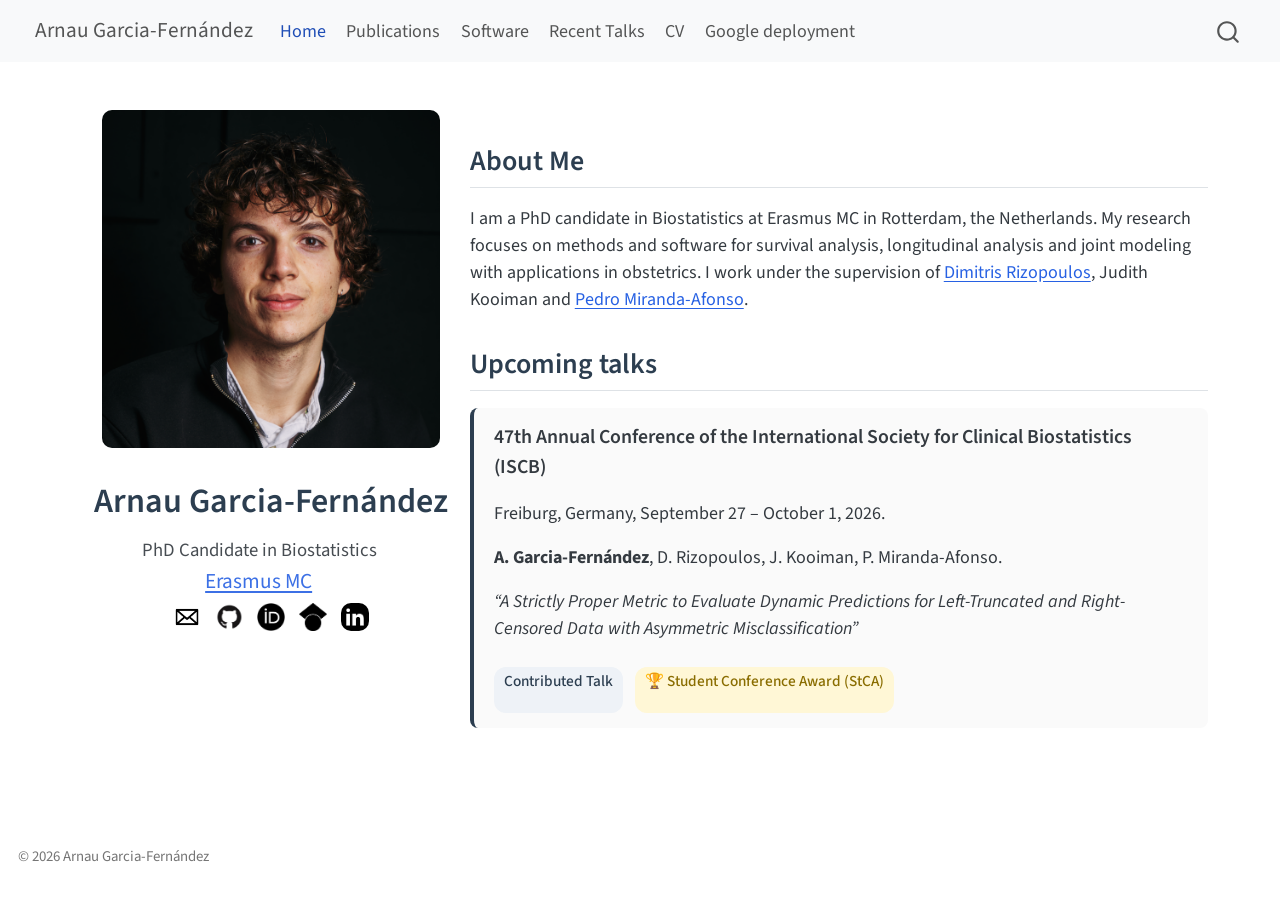
==== commit 1b7fa933: "google" ====
--- a/docs/index.html
+++ b/docs/index.html
@@ -111,6 +111,10 @@
   <li class="nav-item">
     <a class="nav-link" href="./cv.html"> 
 <span class="menu-text">CV</span></a>
+  </li>  
+  <li class="nav-item">
+    <a class="nav-link" href="./goog.html"> 
+<span class="menu-text">Google deployment</span></a>
   </li>  
 </ul>
           </div> <!-- /navcollapse -->
